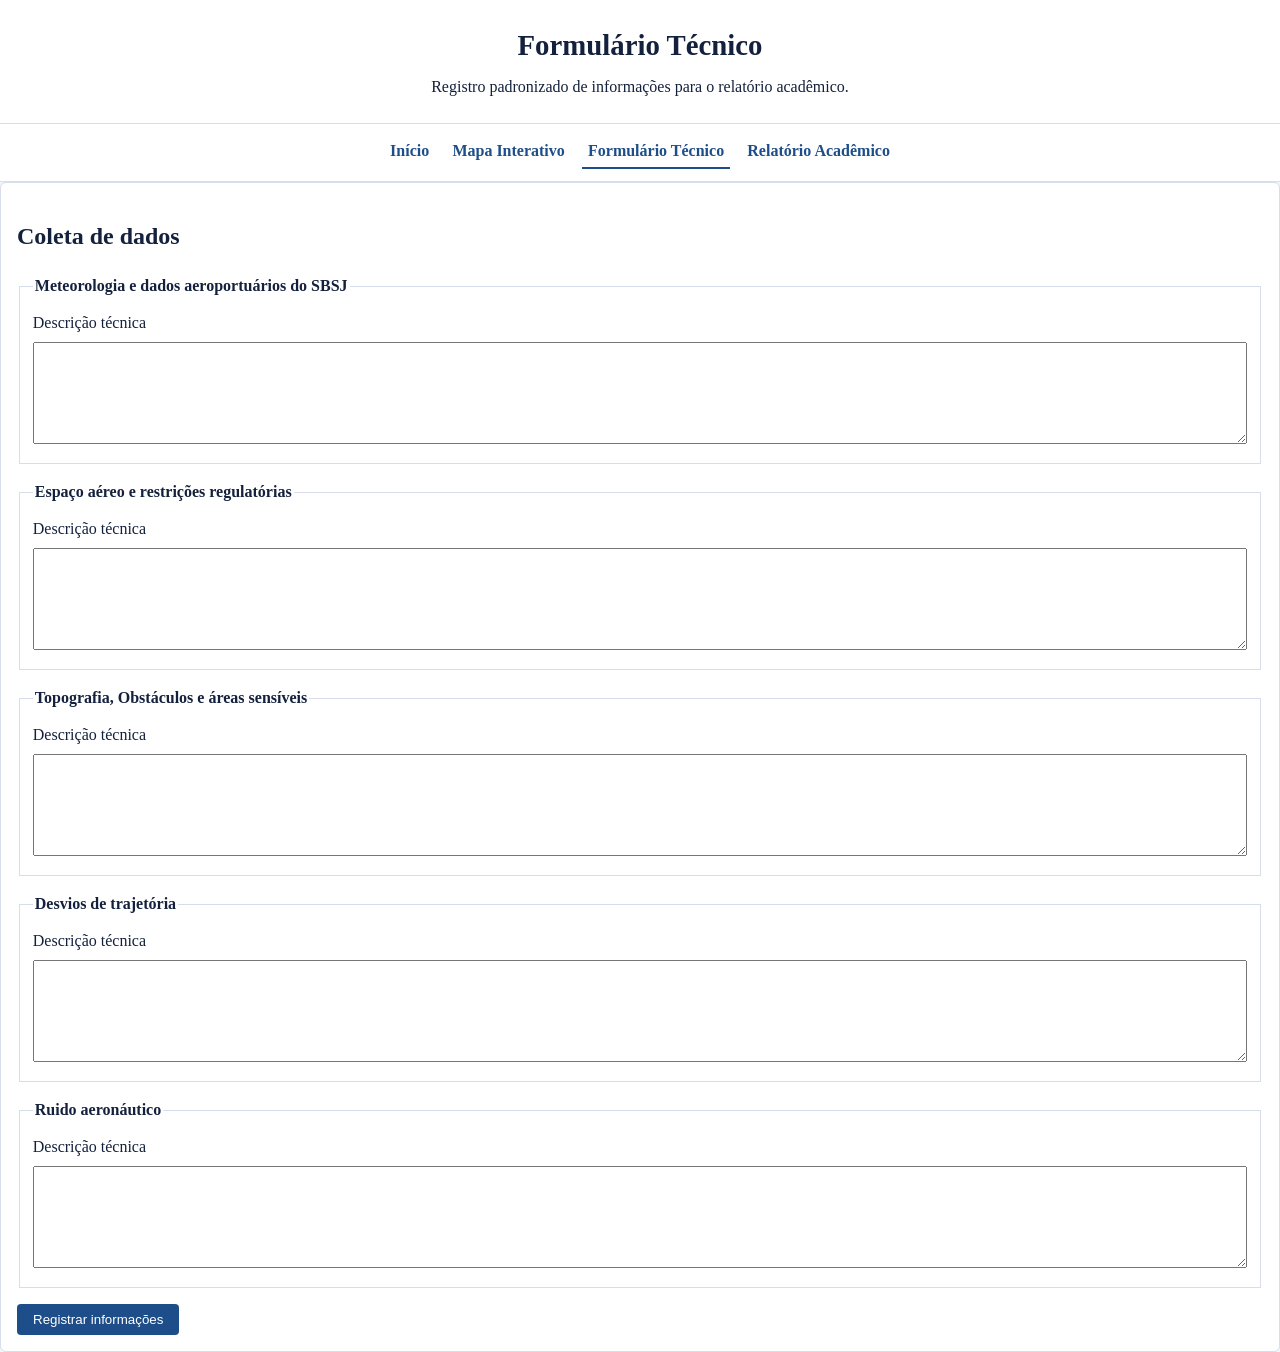
==== formulario.html @ b02fcdd8 "feat: add multi-page academic interactive SBSJ tool Agent-Logs-Url: https://github.com/BiellGG14/Apr" ====
<!DOCTYPE html>
<html lang="pt-BR">
  <head>
    <meta charset="UTF-8" />
    <meta name="viewport" content="width=device-width, initial-scale=1.0" />
    <title>Formulário Técnico | SBSJ</title>
    <link rel="stylesheet" href="styles.css" />
  </head>
  <body>
    <header class="site-header">
      <h1>Formulário Técnico</h1>
      <p>Registro padronizado de informações para o relatório acadêmico.</p>
    </header>

    <nav class="site-nav" aria-label="Navegação principal">
      <a href="index.html">Início</a>
      <a href="mapa.html">Mapa Interativo</a>
      <a href="formulario.html" aria-current="page">Formulário Técnico</a>
      <a href="relatorio.html">Relatório Acadêmico</a>
    </nav>

    <main class="card form-container">
      <h2>Coleta de dados</h2>
      <form>
        <fieldset>
          <legend>Meteorologia e dados aeroportuários do SBSJ</legend>
          <label for="meteorologia">Descrição técnica</label>
          <textarea id="meteorologia" name="meteorologia" rows="4"></textarea>
        </fieldset>

        <fieldset>
          <legend>Espaço aéreo e restrições regulatórias</legend>
          <label for="espaco-aereo">Descrição técnica</label>
          <textarea id="espaco-aereo" name="espaco-aereo" rows="4"></textarea>
        </fieldset>

        <fieldset>
          <legend>Topografia, Obstáculos e áreas sensíveis</legend>
          <label for="topografia">Descrição técnica</label>
          <textarea id="topografia" name="topografia" rows="4"></textarea>
        </fieldset>

        <fieldset>
          <legend>Desvios de trajetória</legend>
          <label for="desvios">Descrição técnica</label>
          <textarea id="desvios" name="desvios" rows="4"></textarea>
        </fieldset>

        <fieldset>
          <legend>Ruido aeronáutico</legend>
          <label for="ruido">Descrição técnica</label>
          <textarea id="ruido" name="ruido" rows="4"></textarea>
        </fieldset>

        <button type="submit">Registrar informações</button>
      </form>
    </main>
  </body>
</html>
---- styles.css ----
:root {
  --background: #f3f4f8;
  --surface: #ffffff;
  --text: #14213d;
  --accent: #1d4e89;
  --border: #d7ddea;
}

* {
  box-sizing: border-box;
}

body {
  margin: 0;
  font-family: "Times New Roman", Georgia, serif;
  background: var(--background);
  color: var(--text);
  line-height: 1.5;
}

.site-header {
  background: var(--surface);
  border-bottom: 1px solid var(--border);
  padding: 1.5rem 1rem;
  text-align: center;
}

.site-header h1 {
  margin: 0;
  font-size: 1.8rem;
}

.site-header p {
  margin: 0.5rem 0 0;
}

.site-nav {
  display: flex;
  flex-wrap: wrap;
  gap: 0.75rem;
  justify-content: center;
  background: var(--surface);
  padding: 0.75rem 1rem;
  border-bottom: 1px solid var(--border);
}

.site-nav a {
  text-decoration: none;
  color: var(--accent);
  font-weight: 700;
  padding: 0.2rem 0.35rem;
}

.site-nav a[aria-current="page"] {
  border-bottom: 2px solid var(--accent);
}

.content-grid,
.two-column-layout {
  max-width: 1100px;
  margin: 1rem auto;
  padding: 0 1rem;
  display: grid;
  gap: 1rem;
}

.content-grid {
  grid-template-columns: repeat(auto-fit, minmax(260px, 1fr));
}

.two-column-layout {
  grid-template-columns: 2fr 1fr;
}

.card {
  background: var(--surface);
  border: 1px solid var(--border);
  border-radius: 6px;
  padding: 1rem;
}

.map-card {
  min-height: 520px;
}

#map {
  width: 100%;
  height: 450px;
  border: 1px solid var(--border);
}

.form-container form {
  display: grid;
  gap: 1rem;
}

fieldset {
  border: 1px solid var(--border);
  padding: 0.8rem;
}

legend {
  font-weight: 700;
}

label {
  display: block;
  margin-bottom: 0.4rem;
}

textarea {
  width: 100%;
  resize: vertical;
  font: inherit;
}

button {
  justify-self: start;
  background: var(--accent);
  color: #ffffff;
  border: none;
  border-radius: 4px;
  padding: 0.5rem 1rem;
  cursor: pointer;
}

@media (max-width: 900px) {
  .two-column-layout {
    grid-template-columns: 1fr;
  }
}
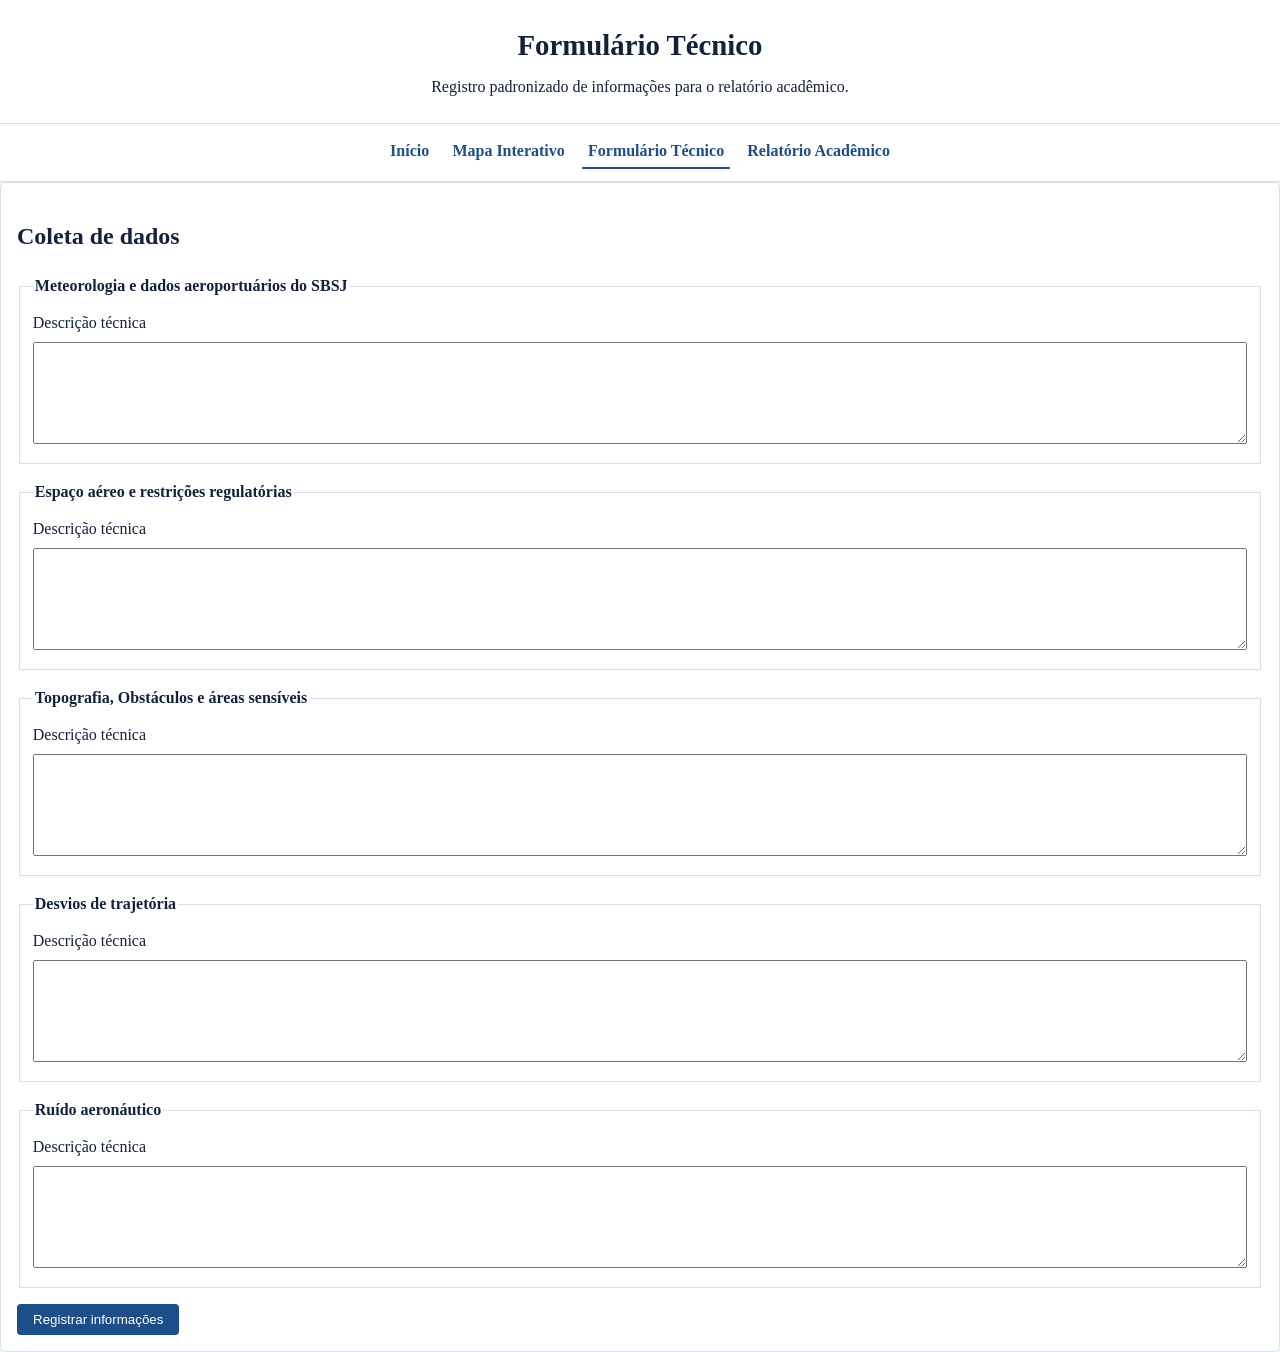
==== commit 5daaac42: "fix: corrigir acentuação de ruído no formulário Agent-Logs-Url: https://github.com/BiellGG14/Apresen" ====
--- a/formulario.html
+++ b/formulario.html
@@ -47,7 +47,7 @@
         </fieldset>
 
         <fieldset>
-          <legend>Ruido aeronáutico</legend>
+          <legend>Ruído aeronáutico</legend>
           <label for="ruido">Descrição técnica</label>
           <textarea id="ruido" name="ruido" rows="4"></textarea>
         </fieldset>
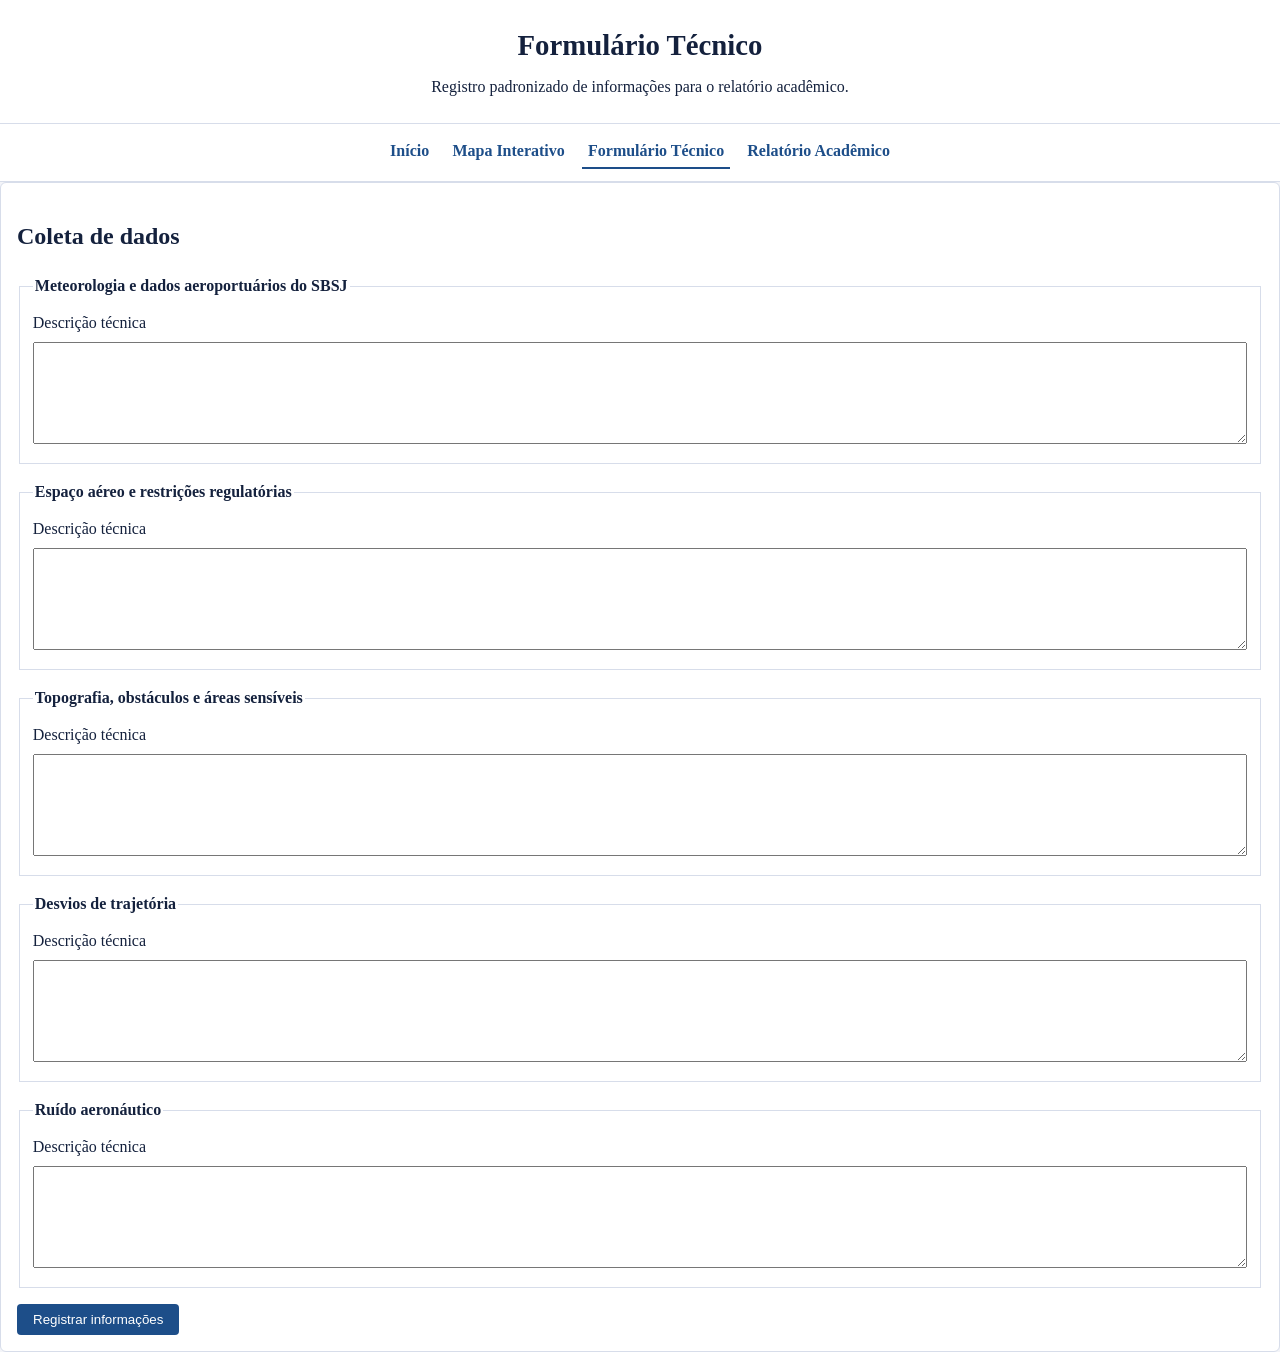
==== commit d17ac459: "refactor: harden map init and polish form wording Agent-Logs-Url: https://github.com/BiellGG14/Apres" ====
--- a/formulario.html
+++ b/formulario.html
@@ -35,7 +35,7 @@
         </fieldset>
 
         <fieldset>
-          <legend>Topografia, Obstáculos e áreas sensíveis</legend>
+          <legend>Topografia, obstáculos e áreas sensíveis</legend>
           <label for="topografia">Descrição técnica</label>
           <textarea id="topografia" name="topografia" rows="4"></textarea>
         </fieldset>
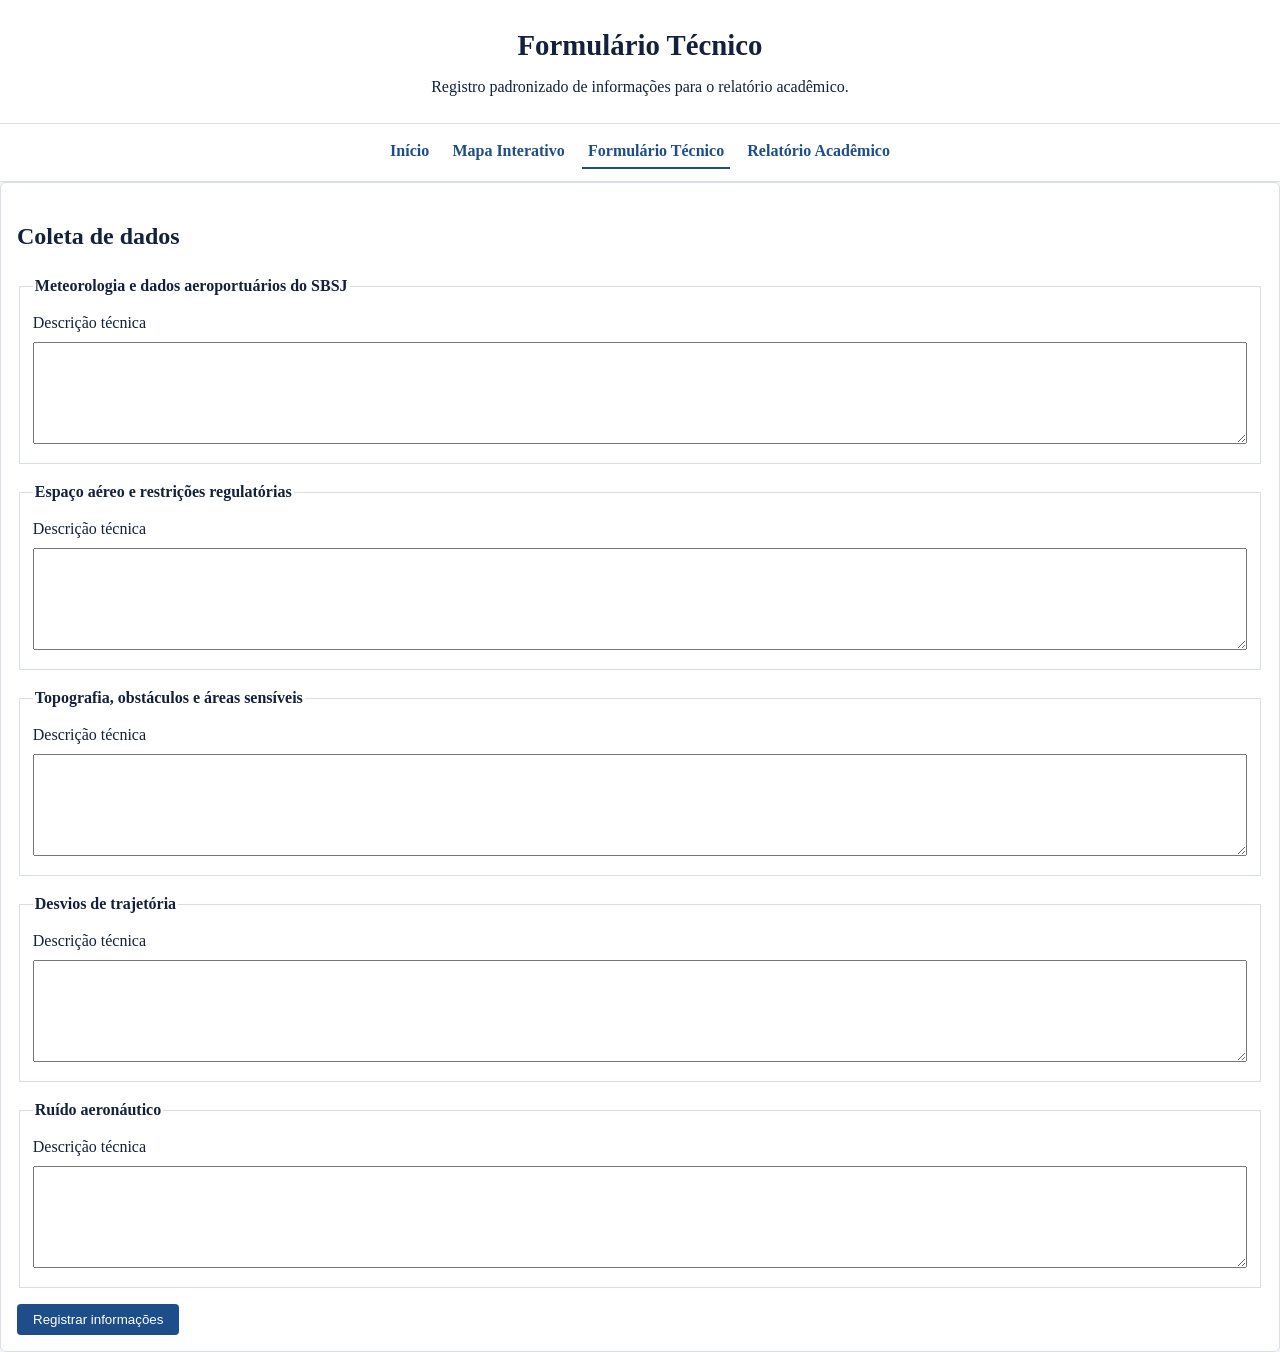
==== commit 46ce8b33: "fix: prevent form reload and deduplicate map coordinates Agent-Logs-Url: https://github.com/BiellGG1" ====
--- a/formulario.html
+++ b/formulario.html
@@ -21,7 +21,7 @@
 
     <main class="card form-container">
       <h2>Coleta de dados</h2>
-      <form>
+      <form id="formulario-tecnico">
         <fieldset>
           <legend>Meteorologia e dados aeroportuários do SBSJ</legend>
           <label for="meteorologia">Descrição técnica</label>
@@ -55,5 +55,10 @@
         <button type="submit">Registrar informações</button>
       </form>
     </main>
+    <script>
+      document.getElementById('formulario-tecnico').addEventListener('submit', function (event) {
+        event.preventDefault();
+      });
+    </script>
   </body>
 </html>
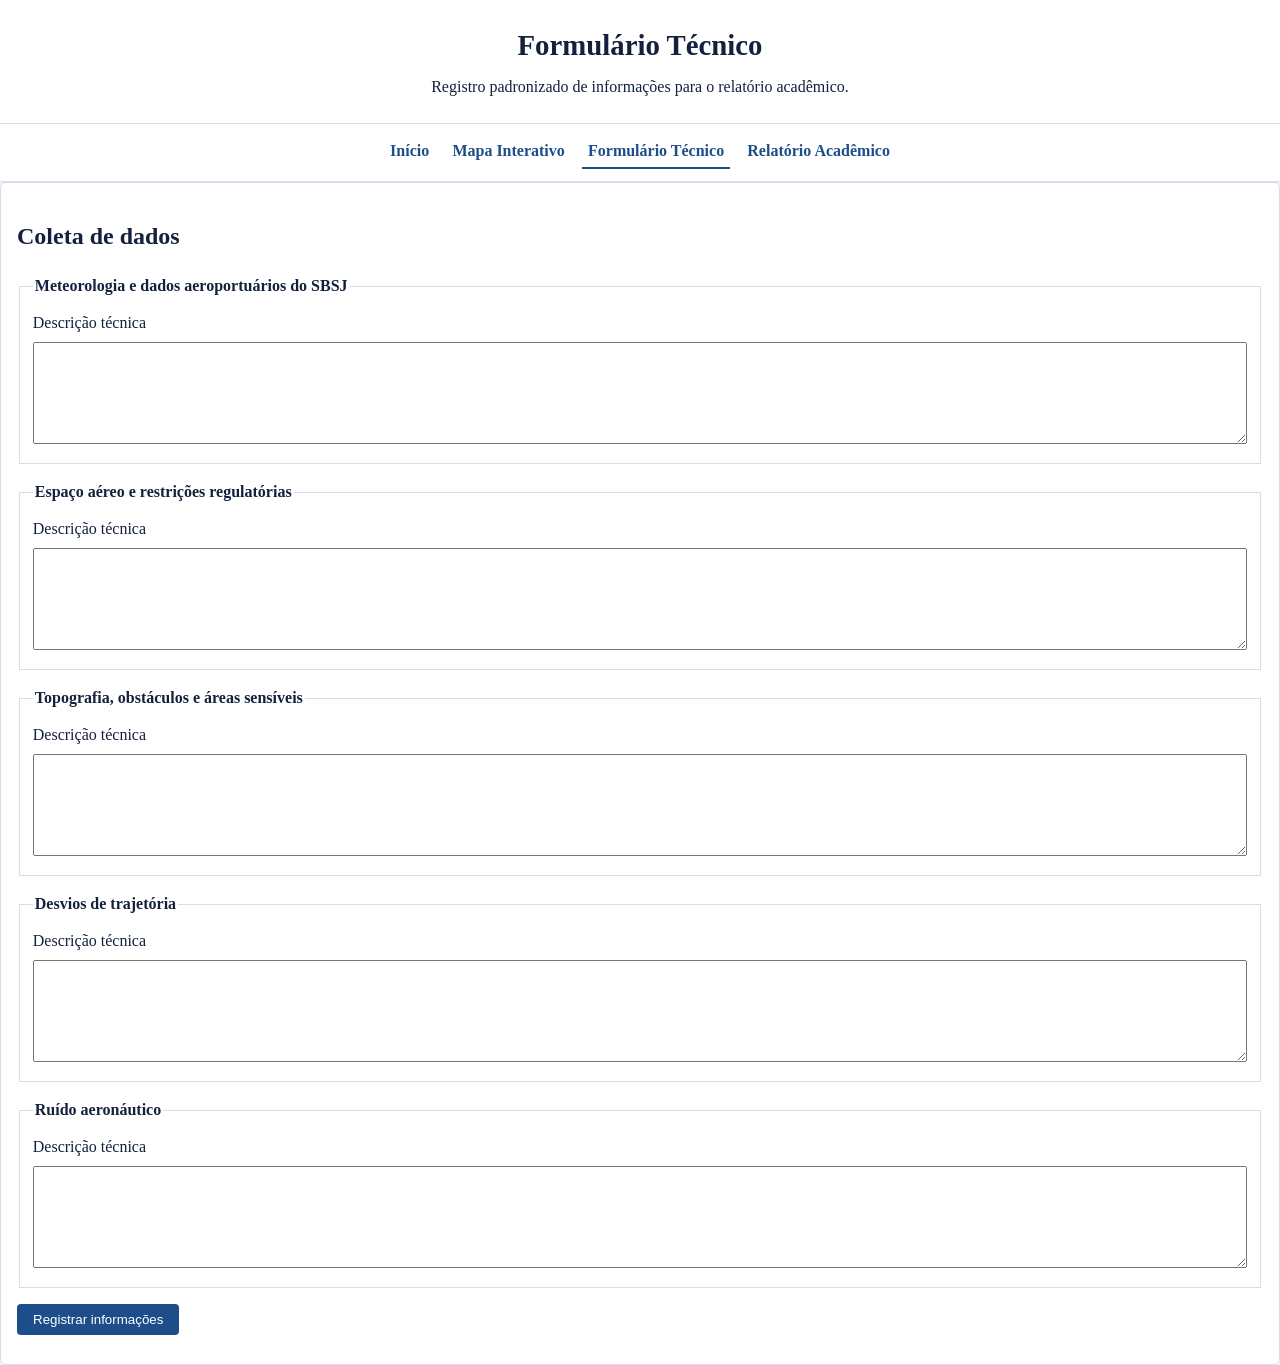
==== commit 4b4621e6: "feat: salvar formulário localmente com feedback ao usuário Agent-Logs-Url: https://github.com/BiellG" ====
--- a/formulario.html
+++ b/formulario.html
@@ -54,10 +54,14 @@
 
         <button type="submit">Registrar informações</button>
       </form>
+      <p id="form-status" role="status" aria-live="polite"></p>
     </main>
     <script>
       document.getElementById('formulario-tecnico').addEventListener('submit', function (event) {
         event.preventDefault();
+        const formData = new FormData(event.target);
+        localStorage.setItem('formularioTecnicoSBSJ', JSON.stringify(Object.fromEntries(formData.entries())));
+        document.getElementById('form-status').textContent = 'Informações registradas localmente neste navegador.';
       });
     </script>
   </body>
--- a/styles.css
+++ b/styles.css
@@ -124,6 +124,11 @@
   cursor: pointer;
 }
 
+#form-status {
+  margin: 0.8rem 0 0;
+  color: var(--accent);
+}
+
 @media (max-width: 900px) {
   .two-column-layout {
     grid-template-columns: 1fr;
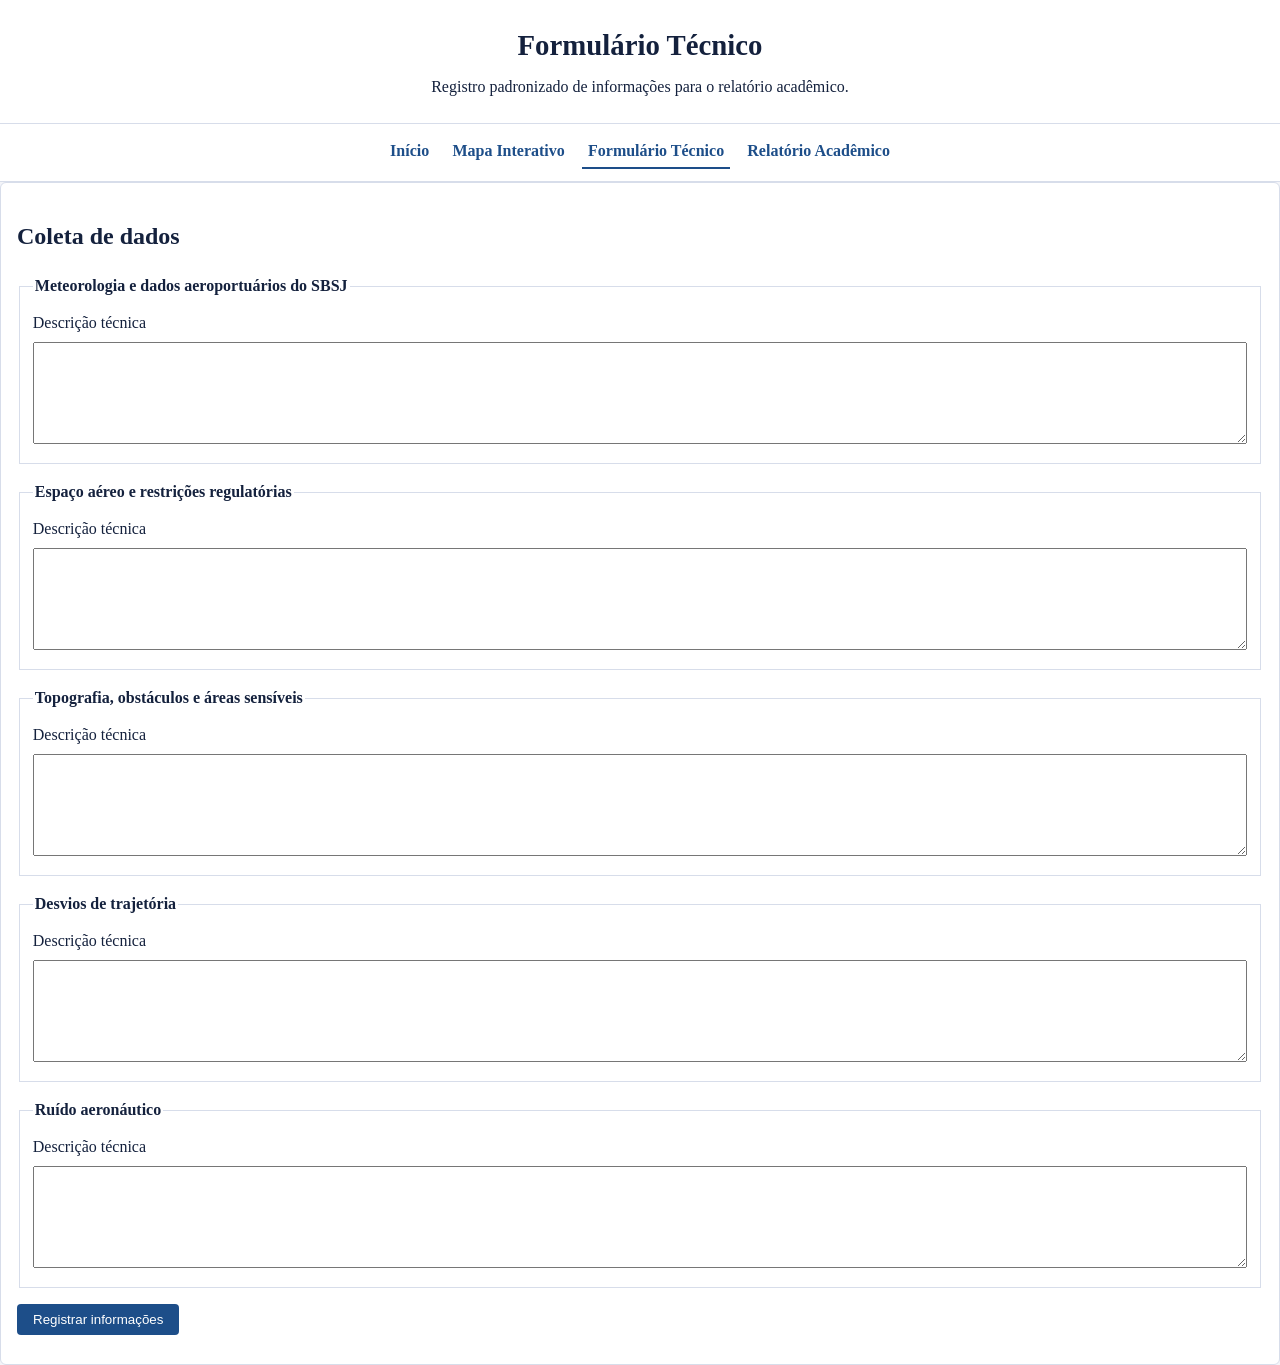
==== commit 031ef85f: "fix: improve map layer label and form localStorage error handling Agent-Logs-Url: https://github.com" ====
--- a/formulario.html
+++ b/formulario.html
@@ -59,9 +59,14 @@
     <script>
       document.getElementById('formulario-tecnico').addEventListener('submit', function (event) {
         event.preventDefault();
-        const formData = new FormData(event.target);
-        localStorage.setItem('formularioTecnicoSBSJ', JSON.stringify(Object.fromEntries(formData.entries())));
-        document.getElementById('form-status').textContent = 'Informações registradas localmente neste navegador.';
+        const statusElement = document.getElementById('form-status');
+        try {
+          const formData = new FormData(event.target);
+          localStorage.setItem('formularioTecnicoSBSJ', JSON.stringify(Object.fromEntries(formData.entries())));
+          statusElement.textContent = 'Informações registradas localmente neste navegador.';
+        } catch (error) {
+          statusElement.textContent = 'Não foi possível salvar localmente. Verifique as permissões do navegador.';
+        }
       });
     </script>
   </body>
